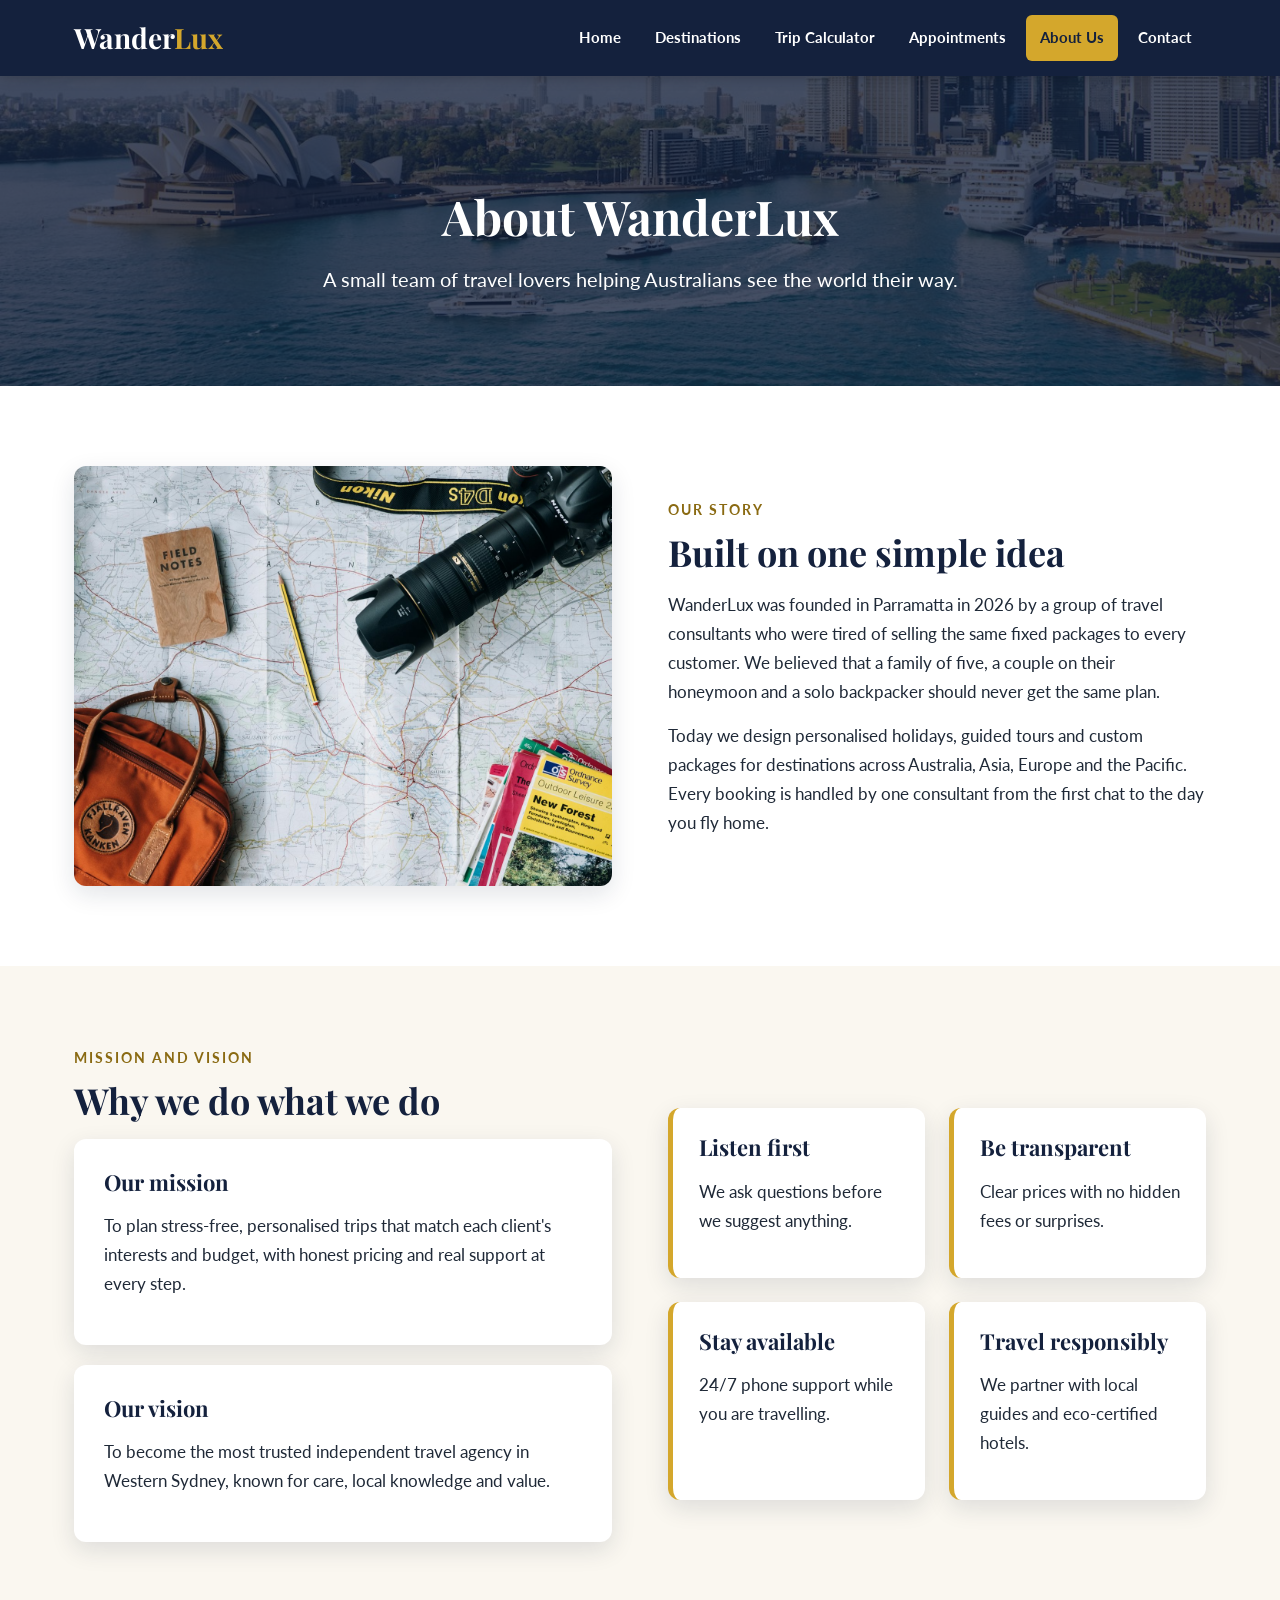
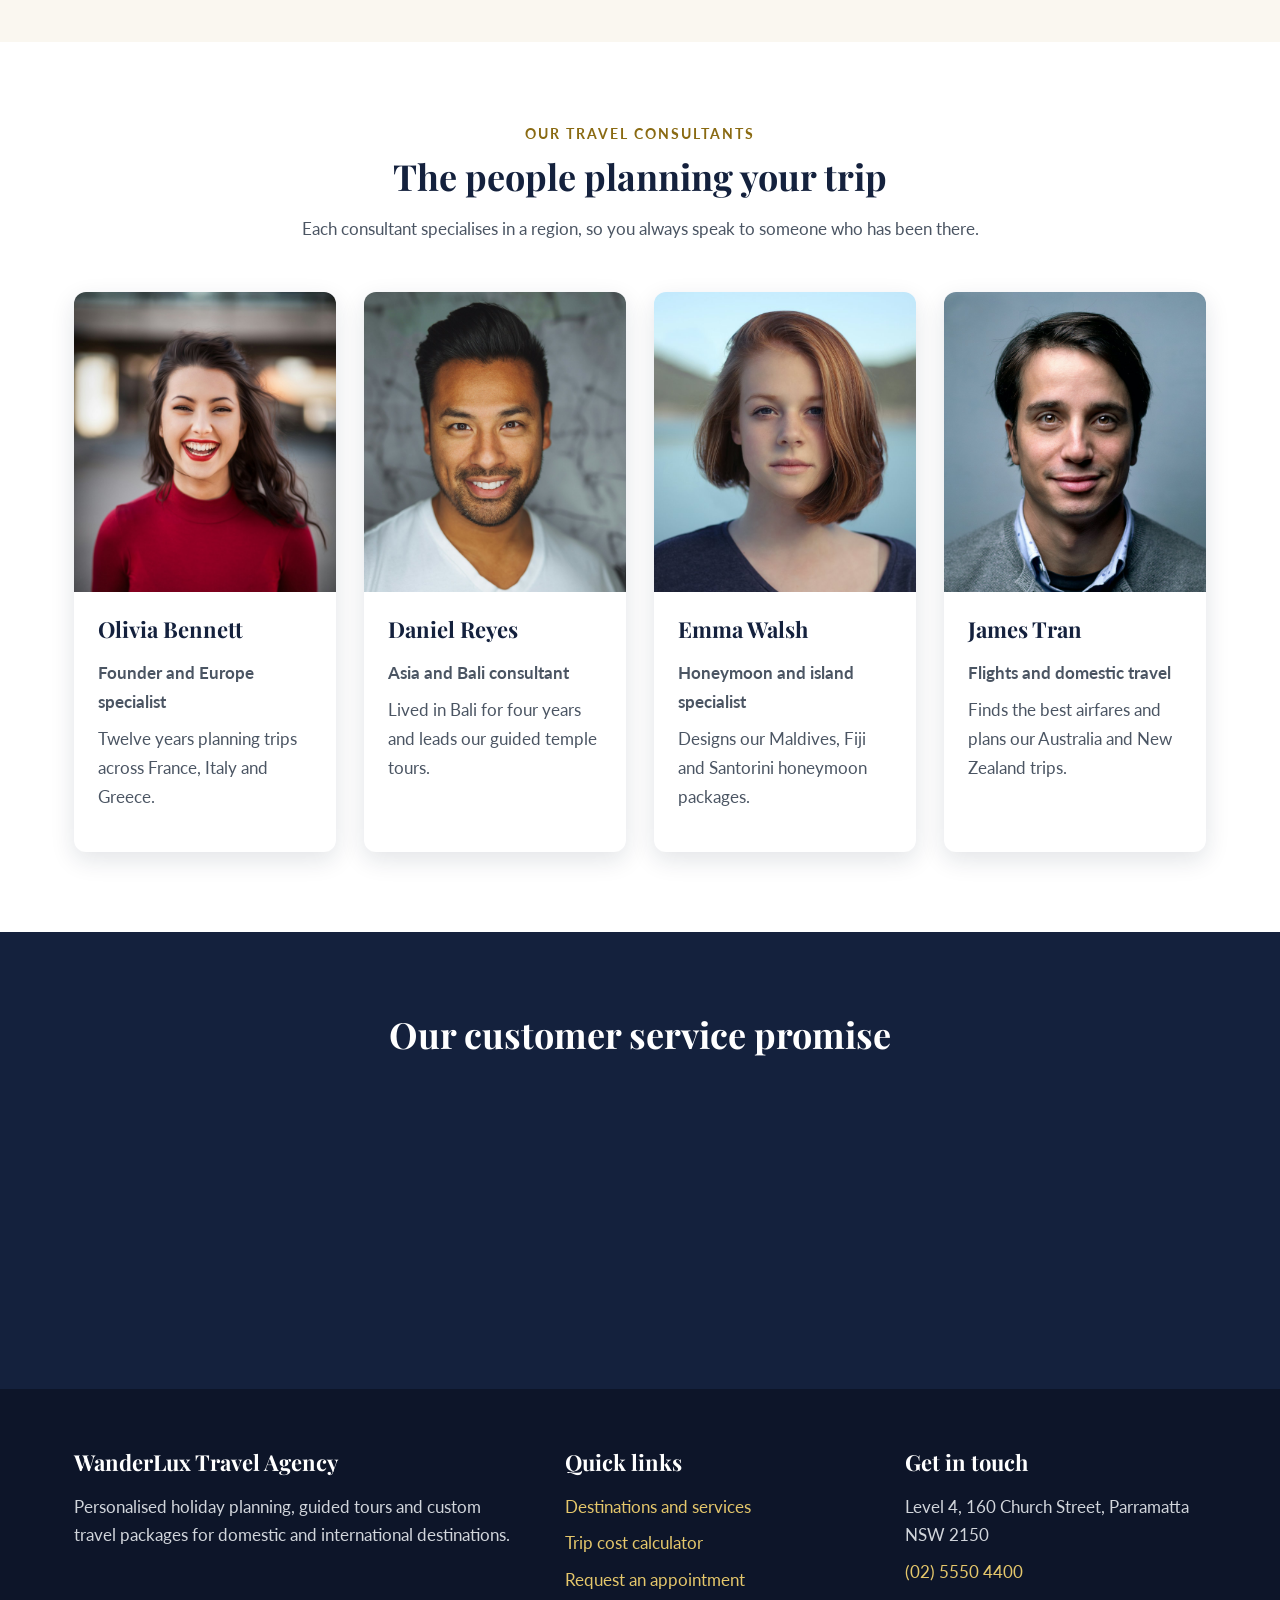
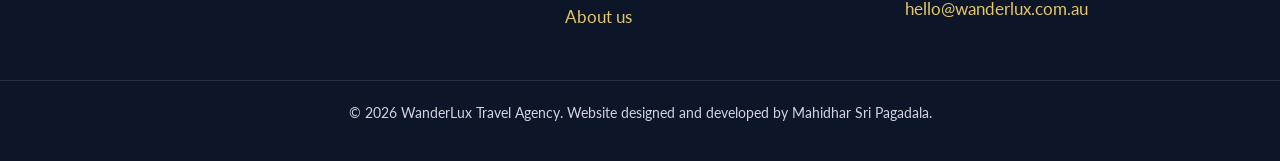
==== about.html @ f011735d "WanderLux Travel Agency website for ICT502 Assessment 2" ====
<!DOCTYPE html>
<html lang="en-AU">
<head>
    <meta charset="UTF-8">
    <meta name="viewport" content="width=device-width, initial-scale=1.0">
    <title>About Us | WanderLux Travel Agency</title>
    <meta name="description" content="Meet the WanderLux travel consultants and learn about our mission to deliver personalised, honest and well-supported travel for every client.">
    <meta name="author" content="Mahidhar Sri Pagadala">
    <meta property="og:title" content="About WanderLux Travel Agency">
    <meta property="og:description" content="Our story, our mission and the consultants who plan your trips.">
    <meta property="og:type" content="website">
    <link rel="preconnect" href="https://fonts.googleapis.com">
    <link rel="preconnect" href="https://fonts.gstatic.com" crossorigin>
    <link href="https://fonts.googleapis.com/css2?family=Lato:wght@400;700&family=Playfair+Display:wght@600;700&display=swap" rel="stylesheet">
    <link rel="stylesheet" href="css/style.css">
</head>
<body>
    <a class="skip-link" href="#main">Skip to main content</a>

    <header class="site-header">
        <div class="container nav-bar">
            <a class="logo" href="index.html">Wander<span>Lux</span></a>
            <button class="menu-toggle" type="button" aria-expanded="false" aria-controls="main-nav" aria-label="Open menu">
                <span></span><span></span><span></span>
            </button>
            <nav class="main-nav" id="main-nav" aria-label="Main navigation">
                <ul>
                    <li><a href="index.html">Home</a></li>
                    <li><a href="destinations.html">Destinations</a></li>
                    <li><a href="calculator.html">Trip Calculator</a></li>
                    <li><a href="appointment.html">Appointments</a></li>
                    <li><a href="about.html" aria-current="page">About Us</a></li>
                    <li><a href="contact.html">Contact</a></li>
                </ul>
            </nav>
        </div>
    </header>

    <main id="main">
        <section class="page-banner banner-about">
            <div class="container">
                <h1>About WanderLux</h1>
                <p>A small team of travel lovers helping Australians see the world their way.</p>
            </div>
        </section>

        <section class="section section-white" aria-labelledby="story-heading">
            <div class="container two-columns">
                <img loading="lazy" class="rounded-image reveal" src="images/travel-planning.jpg" alt="Travel planning table with a paper map, notebook, camera and backpack">
                <div class="reveal reveal-delay-1">
                    <span class="eyebrow">Our story</span>
                    <h2 id="story-heading">Built on one simple idea</h2>
                    <p>WanderLux was founded in Parramatta in 2026 by a group of travel consultants who were tired of selling the same fixed packages to every customer. We believed that a family of five, a couple on their honeymoon and a solo backpacker should never get the same plan.</p>
                    <p>Today we design personalised holidays, guided tours and custom packages for destinations across Australia, Asia, Europe and the Pacific. Every booking is handled by one consultant from the first chat to the day you fly home.</p>
                </div>
            </div>
        </section>

        <section class="section" aria-labelledby="mission-heading">
            <div class="container two-columns">
                <div class="reveal">
                    <span class="eyebrow">Mission and vision</span>
                    <h2 id="mission-heading">Why we do what we do</h2>
                    <div class="mission-box">
                        <h3>Our mission</h3>
                        <p>To plan stress-free, personalised trips that match each client's interests and budget, with honest pricing and real support at every step.</p>
                    </div>
                    <div class="mission-box">
                        <h3>Our vision</h3>
                        <p>To become the most trusted independent travel agency in Western Sydney, known for care, local knowledge and value.</p>
                    </div>
                </div>
                <div class="values-list">
                    <div class="value-item reveal">
                        <h3>Listen first</h3>
                        <p>We ask questions before we suggest anything.</p>
                    </div>
                    <div class="value-item reveal reveal-delay-1">
                        <h3>Be transparent</h3>
                        <p>Clear prices with no hidden fees or surprises.</p>
                    </div>
                    <div class="value-item reveal reveal-delay-2">
                        <h3>Stay available</h3>
                        <p>24/7 phone support while you are travelling.</p>
                    </div>
                    <div class="value-item reveal reveal-delay-3">
                        <h3>Travel responsibly</h3>
                        <p>We partner with local guides and eco-certified hotels.</p>
                    </div>
                </div>
            </div>
        </section>

        <section class="section section-white" aria-labelledby="team-heading">
            <div class="container">
                <div class="section-title reveal">
                    <span class="eyebrow">Our travel consultants</span>
                    <h2 id="team-heading">The people planning your trip</h2>
                    <p>Each consultant specialises in a region, so you always speak to someone who has been there.</p>
                </div>
                <div class="card-grid card-grid-four">
                    <article class="card team-card reveal">
                        <img loading="lazy" src="images/consultant-olivia.jpg" alt="Portrait of Olivia Bennett smiling">
                        <div class="card-body">
                            <h3>Olivia Bennett</h3>
                            <p class="team-role">Founder and Europe specialist</p>
                            <p>Twelve years planning trips across France, Italy and Greece.</p>
                        </div>
                    </article>
                    <article class="card team-card reveal reveal-delay-1">
                        <img loading="lazy" src="images/consultant-daniel.jpg" alt="Portrait of Daniel Reyes smiling">
                        <div class="card-body">
                            <h3>Daniel Reyes</h3>
                            <p class="team-role">Asia and Bali consultant</p>
                            <p>Lived in Bali for four years and leads our guided temple tours.</p>
                        </div>
                    </article>
                    <article class="card team-card reveal reveal-delay-2">
                        <img loading="lazy" src="images/consultant-emma.jpg" alt="Portrait of Emma Walsh by a lake">
                        <div class="card-body">
                            <h3>Emma Walsh</h3>
                            <p class="team-role">Honeymoon and island specialist</p>
                            <p>Designs our Maldives, Fiji and Santorini honeymoon packages.</p>
                        </div>
                    </article>
                    <article class="card team-card reveal reveal-delay-3">
                        <img loading="lazy" src="images/consultant-james.jpg" alt="Portrait of James Tran smiling">
                        <div class="card-body">
                            <h3>James Tran</h3>
                            <p class="team-role">Flights and domestic travel</p>
                            <p>Finds the best airfares and plans our Australia and New Zealand trips.</p>
                        </div>
                    </article>
                </div>
            </div>
        </section>

        <section class="section section-navy" aria-labelledby="service-heading">
            <div class="container">
                <div class="section-title reveal">
                    <h2 id="service-heading">Our customer service promise</h2>
                </div>
                <div class="feature-grid">
                    <div class="feature reveal">
                        <h3>Reply in 24 hours</h3>
                        <p>Every email and appointment request is answered within one business day.</p>
                    </div>
                    <div class="feature reveal reveal-delay-1">
                        <h3>One consultant</h3>
                        <p>You deal with the same person from planning to homecoming.</p>
                    </div>
                    <div class="feature reveal reveal-delay-2">
                        <h3>Price match</h3>
                        <p>Found a lower price for the same booking? We will match it.</p>
                    </div>
                    <div class="feature reveal reveal-delay-3">
                        <h3>Accessible travel</h3>
                        <p>We plan for mobility, dietary and medical needs on request.</p>
                    </div>
                </div>
            </div>
        </section>
    </main>

    <footer class="site-footer">
        <div class="container footer-grid">
            <div>
                <h2>WanderLux Travel Agency</h2>
                <p>Personalised holiday planning, guided tours and custom travel packages for domestic and international destinations.</p>
            </div>
            <div>
                <h2>Quick links</h2>
                <ul>
                    <li><a href="destinations.html">Destinations and services</a></li>
                    <li><a href="calculator.html">Trip cost calculator</a></li>
                    <li><a href="appointment.html">Request an appointment</a></li>
                    <li><a href="about.html">About us</a></li>
                </ul>
            </div>
            <div>
                <h2>Get in touch</h2>
                <ul>
                    <li>Level 4, 160 Church Street, Parramatta NSW 2150</li>
                    <li><a href="tel:+61255504400">(02) 5550 4400</a></li>
                    <li><a href="mailto:hello@wanderlux.com.au">hello@wanderlux.com.au</a></li>
                </ul>
            </div>
        </div>
        <div class="footer-bottom">
            <p>&copy; <span class="current-year">2026</span> WanderLux Travel Agency. Website designed and developed by Mahidhar Sri Pagadala.</p>
        </div>
    </footer>

    <script src="js/main.js"></script>
</body>
</html>
---- css/style.css ----
:root {
    --navy: #14213d;
    --navy-light: #1f3460;
    --gold: #d4a72c;
    --gold-dark: #8a6a12;
    --cream: #faf7f0;
    --white: #ffffff;
    --text: #1f2937;
    --muted: #4b5563;
    --border: #e5e0d3;
    --error: #b42318;
    --success: #1e7b4c;
    --radius: 12px;
    --shadow: 0 8px 24px rgba(20, 33, 61, 0.12);
    --heading-font: "Playfair Display", Georgia, serif;
    --body-font: "Lato", "Segoe UI", Arial, sans-serif;
}

*,
*::before,
*::after {
    box-sizing: border-box;
}

html {
    scroll-behavior: smooth;
}

body {
    margin: 0;
    font-family: var(--body-font);
    font-size: 17px;
    line-height: 1.7;
    color: var(--text);
    background-color: var(--cream);
}

img {
    max-width: 100%;
    display: block;
}

h1,
h2,
h3 {
    font-family: var(--heading-font);
    color: var(--navy);
    line-height: 1.25;
    margin: 0 0 16px;
}

h1 {
    font-size: 48px;
}

h2 {
    font-size: 36px;
}

h3 {
    font-size: 22px;
}

p {
    margin: 0 0 16px;
}

a {
    color: var(--navy-light);
}

a:focus-visible,
button:focus-visible,
input:focus-visible,
select:focus-visible,
textarea:focus-visible {
    outline: 3px solid var(--gold);
    outline-offset: 3px;
}

.container {
    width: 100%;
    max-width: 1180px;
    margin: 0 auto;
    padding: 0 24px;
}

.skip-link {
    position: absolute;
    left: 16px;
    top: -60px;
    background-color: var(--gold);
    color: var(--navy);
    padding: 10px 18px;
    font-weight: bold;
    z-index: 200;
    border-radius: 6px;
}

.skip-link:focus {
    top: 12px;
}

.site-header {
    position: sticky;
    top: 0;
    z-index: 100;
    background-color: var(--navy);
    box-shadow: 0 2px 12px rgba(0, 0, 0, 0.2);
}

.nav-bar {
    display: flex;
    align-items: center;
    justify-content: space-between;
    min-height: 76px;
}

.logo {
    font-family: var(--heading-font);
    font-size: 28px;
    font-weight: 700;
    color: var(--white);
    text-decoration: none;
}

.logo span {
    color: var(--gold);
}

.main-nav ul {
    list-style: none;
    display: flex;
    gap: 6px;
    margin: 0;
    padding: 0;
}

.main-nav a {
    display: block;
    padding: 10px 14px;
    color: var(--white);
    text-decoration: none;
    font-weight: 700;
    font-size: 15px;
    border-radius: 6px;
    transition: background-color 0.3s, color 0.3s;
}

.main-nav a:hover,
.main-nav a[aria-current="page"] {
    background-color: var(--gold);
    color: var(--navy);
}

.menu-toggle {
    display: none;
    background: none;
    border: 2px solid var(--gold);
    border-radius: 6px;
    padding: 8px 10px;
    cursor: pointer;
}

.menu-toggle span {
    display: block;
    width: 24px;
    height: 3px;
    margin: 4px 0;
    background-color: var(--white);
    transition: transform 0.3s, opacity 0.3s;
}

.menu-toggle[aria-expanded="true"] span:nth-child(1) {
    transform: translateY(7px) rotate(45deg);
}

.menu-toggle[aria-expanded="true"] span:nth-child(2) {
    opacity: 0;
}

.menu-toggle[aria-expanded="true"] span:nth-child(3) {
    transform: translateY(-7px) rotate(-45deg);
}

.hero {
    position: relative;
    height: 78vh;
    min-height: 480px;
    overflow: hidden;
    color: var(--white);
}

.slide {
    position: absolute;
    inset: 0;
    opacity: 0;
    transition: opacity 1.2s ease;
}

.slide.is-active {
    opacity: 1;
}

.slide img {
    width: 100%;
    height: 100%;
    object-fit: cover;
    transform: scale(1.08);
    transition: transform 7s ease;
}

.slide.is-active img {
    transform: scale(1);
}

.hero-overlay {
    position: absolute;
    inset: 0;
    background: linear-gradient(90deg, rgba(20, 33, 61, 0.88) 0%, rgba(20, 33, 61, 0.45) 60%, rgba(20, 33, 61, 0.2) 100%);
    display: flex;
    align-items: center;
}

.hero-content {
    max-width: 640px;
}

.hero h1 {
    color: var(--white);
    font-size: 54px;
}

.hero-tag {
    display: inline-block;
    background-color: var(--gold);
    color: var(--navy);
    font-weight: 700;
    padding: 6px 14px;
    border-radius: 30px;
    margin-bottom: 18px;
    font-size: 14px;
    letter-spacing: 1px;
    text-transform: uppercase;
}

.hero-text {
    font-size: 20px;
    margin-bottom: 28px;
}

.slide-caption {
    font-family: var(--heading-font);
    font-size: 22px;
    color: var(--gold);
    margin-bottom: 8px;
}

.slider-controls {
    position: absolute;
    right: 24px;
    bottom: 24px;
    display: flex;
    gap: 10px;
    z-index: 5;
}

.slider-controls button {
    width: 48px;
    height: 48px;
    border-radius: 50%;
    border: 2px solid var(--white);
    background-color: rgba(20, 33, 61, 0.6);
    color: var(--white);
    font-size: 22px;
    cursor: pointer;
    transition: background-color 0.3s, color 0.3s;
}

.slider-controls button:hover {
    background-color: var(--gold);
    color: var(--navy);
}

.btn {
    display: inline-block;
    padding: 14px 28px;
    border-radius: 40px;
    font-weight: 700;
    font-size: 16px;
    text-decoration: none;
    border: 2px solid transparent;
    cursor: pointer;
    transition: background-color 0.3s, color 0.3s, transform 0.3s;
    font-family: var(--body-font);
}

.btn:hover {
    transform: translateY(-2px);
}

.btn-gold {
    background-color: var(--gold);
    color: var(--navy);
}

.btn-gold:hover {
    background-color: #e8c25a;
}

.btn-outline {
    border-color: var(--white);
    color: var(--white);
    margin-left: 10px;
}

.btn-outline:hover {
    background-color: var(--white);
    color: var(--navy);
}

.btn-navy {
    background-color: var(--navy);
    color: var(--white);
}

.btn-navy:hover {
    background-color: var(--navy-light);
}

.btn-light {
    background-color: var(--white);
    color: var(--navy);
    border-color: var(--navy);
}

.section {
    padding: 80px 0;
}

.section-white {
    background-color: var(--white);
}

.section-navy {
    background-color: var(--navy);
    color: var(--white);
}

.section-navy h2,
.section-navy h3 {
    color: var(--white);
}

.section-title {
    text-align: center;
    max-width: 720px;
    margin: 0 auto 48px;
}

.section-title p {
    color: var(--muted);
}

.eyebrow {
    display: block;
    color: var(--gold-dark);
    font-weight: 700;
    text-transform: uppercase;
    letter-spacing: 2px;
    font-size: 14px;
    margin-bottom: 8px;
}

.page-banner {
    position: relative;
    padding: 110px 0 90px;
    background-size: cover;
    background-position: center;
    color: var(--white);
    text-align: center;
}

.page-banner::before {
    content: "";
    position: absolute;
    inset: 0;
    background-color: rgba(20, 33, 61, 0.78);
}

.page-banner .container {
    position: relative;
}

.page-banner h1 {
    color: var(--white);
}

.page-banner p {
    font-size: 20px;
    max-width: 680px;
    margin: 0 auto;
}

.banner-destinations {
    background-image: url("../images/mount-fuji-pagoda.jpg");
}

.banner-calculator {
    background-image: url("../images/plane-wing.jpg");
}

.banner-appointment {
    background-image: url("../images/maldives-villas.jpg");
}

.banner-about {
    background-image: url("../images/sydney-harbour.jpg");
}

.banner-contact {
    background-image: url("../images/santorini-oia.jpg");
}

.two-columns {
    display: grid;
    grid-template-columns: 1fr 1fr;
    gap: 56px;
    align-items: center;
}

.rounded-image {
    border-radius: var(--radius);
    box-shadow: var(--shadow);
    width: 100%;
    height: 420px;
    object-fit: cover;
}

.stats {
    display: grid;
    grid-template-columns: repeat(3, 1fr);
    gap: 16px;
    margin-top: 28px;
}

.stat {
    background-color: var(--cream);
    border-left: 4px solid var(--gold);
    padding: 14px 16px;
    border-radius: 8px;
}

.stat strong {
    display: block;
    font-family: var(--heading-font);
    font-size: 30px;
    color: var(--navy);
}

.card-grid {
    display: grid;
    grid-template-columns: repeat(3, 1fr);
    gap: 28px;
}

.card-grid-four {
    grid-template-columns: repeat(4, 1fr);
}

.card {
    background-color: var(--white);
    border-radius: var(--radius);
    box-shadow: var(--shadow);
    overflow: hidden;
    display: flex;
    flex-direction: column;
    transition: transform 0.35s, box-shadow 0.35s;
}

.card:hover {
    transform: translateY(-6px);
    box-shadow: 0 16px 32px rgba(20, 33, 61, 0.18);
}

.card img {
    width: 100%;
    height: 220px;
    object-fit: cover;
}

.card-body {
    padding: 24px;
    display: flex;
    flex-direction: column;
    flex-grow: 1;
}

.card-body p {
    color: var(--muted);
}

.card-body .btn {
    margin-top: auto;
    align-self: flex-start;
}

.price {
    font-weight: 700;
    color: var(--navy);
    font-size: 18px;
}

.price span {
    font-weight: 400;
    color: var(--muted);
    font-size: 15px;
}

.tag {
    display: inline-block;
    font-size: 13px;
    font-weight: 700;
    color: var(--navy);
    background-color: #f3e7c4;
    padding: 3px 12px;
    border-radius: 20px;
    margin-bottom: 10px;
}

.check-list {
    list-style: none;
    padding: 0;
    margin: 0 0 20px;
}

.check-list li {
    padding-left: 28px;
    position: relative;
    margin-bottom: 6px;
}

.check-list li::before {
    content: "\2713";
    position: absolute;
    left: 0;
    color: var(--gold-dark);
    font-weight: 700;
}

.feature-grid {
    display: grid;
    grid-template-columns: repeat(4, 1fr);
    gap: 24px;
}

.feature {
    text-align: center;
    padding: 28px 20px;
    border: 1px solid rgba(255, 255, 255, 0.2);
    border-radius: var(--radius);
}

.feature-icon {
    font-size: 40px;
    margin-bottom: 10px;
}

.cta-band {
    background: linear-gradient(120deg, var(--gold) 0%, #e8c766 100%);
    padding: 60px 0;
    text-align: center;
}

.cta-band h2 {
    margin-bottom: 10px;
}

.cta-band p {
    font-size: 19px;
    margin-bottom: 24px;
}

.form-layout {
    display: grid;
    grid-template-columns: 1.3fr 1fr;
    gap: 40px;
    align-items: start;
}

.form-card {
    background-color: var(--white);
    padding: 36px;
    border-radius: var(--radius);
    box-shadow: var(--shadow);
}

.form-row {
    display: grid;
    grid-template-columns: 1fr 1fr;
    gap: 20px;
}

.form-group {
    margin-bottom: 20px;
}

.form-group label,
.form-group legend {
    display: block;
    font-weight: 700;
    margin-bottom: 6px;
    color: var(--navy);
}

.form-group input,
.form-group select,
.form-group textarea {
    width: 100%;
    padding: 12px 14px;
    border: 2px solid var(--border);
    border-radius: 8px;
    font-size: 16px;
    font-family: var(--body-font);
    background-color: var(--white);
    color: var(--text);
    transition: border-color 0.3s;
}

.form-group input:focus,
.form-group select:focus,
.form-group textarea:focus {
    border-color: var(--navy-light);
}

.form-group input[aria-invalid="true"],
.form-group select[aria-invalid="true"],
.form-group textarea[aria-invalid="true"] {
    border-color: var(--error);
    background-color: #fff6f5;
}

.form-group textarea {
    min-height: 140px;
    resize: vertical;
}

.hint {
    font-size: 14px;
    color: var(--muted);
    margin: 4px 0 0;
}

.error-message {
    color: var(--error);
    font-size: 15px;
    font-weight: 700;
    margin: 6px 0 0;
    min-height: 1px;
}

fieldset.form-group {
    border: none;
    padding: 0;
    margin: 0 0 20px;
}

.style-options {
    display: grid;
    grid-template-columns: repeat(3, 1fr);
    gap: 12px;
}

.style-option {
    position: relative;
}

.style-option input {
    position: absolute;
    inset: 0;
    width: 100%;
    height: 100%;
    margin: 0;
    opacity: 0;
    cursor: pointer;
}

.style-option label {
    display: block;
    text-align: center;
    padding: 14px 10px;
    border: 2px solid var(--border);
    border-radius: 10px;
    cursor: pointer;
    font-weight: 700;
    color: var(--navy);
    transition: border-color 0.3s, background-color 0.3s;
}

.style-option label small {
    display: block;
    font-weight: 400;
    color: var(--muted);
    font-size: 13px;
}

.style-option input:checked + label {
    border-color: var(--gold);
    background-color: #fdf6e3;
}

.style-option input:focus-visible + label {
    outline: 3px solid var(--gold);
    outline-offset: 3px;
}

.checkbox-group {
    display: flex;
    align-items: center;
    gap: 10px;
    margin-bottom: 24px;
}

.checkbox-group input {
    width: 20px;
    height: 20px;
    accent-color: var(--navy);
}

.button-row {
    display: flex;
    gap: 12px;
    flex-wrap: wrap;
}

.result-card {
    background-color: var(--navy);
    color: var(--white);
    padding: 32px;
    border-radius: var(--radius);
    box-shadow: var(--shadow);
    position: sticky;
    top: 100px;
}

.result-card h2 {
    color: var(--white);
    font-size: 28px;
}

.result-total {
    font-family: var(--heading-font);
    font-size: 46px;
    color: var(--gold);
    margin: 10px 0;
}

.result-summary {
    font-size: 18px;
    font-weight: 700;
}

.breakdown {
    list-style: none;
    padding: 0;
    margin: 20px 0 0;
    border-top: 1px solid rgba(255, 255, 255, 0.25);
}

.breakdown li {
    display: flex;
    justify-content: space-between;
    padding: 10px 0;
    border-bottom: 1px solid rgba(255, 255, 255, 0.15);
}

.result-note {
    color: #d1d5db;
    font-size: 14px;
    margin: 18px 0 0;
}

.result-card.is-updated {
    animation: pop 0.5s ease;
}

@keyframes pop {
    0% {
        transform: scale(0.96);
    }

    60% {
        transform: scale(1.02);
    }

    100% {
        transform: scale(1);
    }
}

.table-wrapper {
    overflow-x: auto;
}

.rates-table {
    width: 100%;
    border-collapse: collapse;
    background-color: var(--white);
    border-radius: var(--radius);
    overflow: hidden;
    box-shadow: var(--shadow);
}

.rates-table caption {
    text-align: left;
    font-weight: 700;
    padding-bottom: 10px;
    color: var(--muted);
}

.rates-table th,
.rates-table td {
    padding: 14px 16px;
    text-align: left;
    border-bottom: 1px solid var(--border);
}

.rates-table th {
    background-color: var(--navy);
    color: var(--white);
}

.rates-table tbody tr:nth-child(even) {
    background-color: var(--cream);
}

.form-status {
    margin-top: 18px;
    padding: 14px 18px;
    border-radius: 8px;
    font-weight: 700;
    display: none;
}

.form-status.is-success {
    display: block;
    background-color: #e7f6ee;
    color: var(--success);
    border-left: 4px solid var(--success);
}

.form-status.is-error {
    display: block;
    background-color: #fdecea;
    color: var(--error);
    border-left: 4px solid var(--error);
}

.info-panel {
    background-color: var(--navy);
    color: var(--white);
    padding: 32px;
    border-radius: var(--radius);
}

.info-panel h2,
.info-panel h3 {
    color: var(--white);
}

.info-panel ul {
    padding-left: 20px;
}

.info-panel a {
    color: var(--gold);
}

.contact-cards {
    display: grid;
    grid-template-columns: repeat(4, 1fr);
    gap: 24px;
    margin-bottom: 48px;
}

.contact-card {
    background-color: var(--white);
    border-radius: var(--radius);
    padding: 28px 22px;
    text-align: center;
    box-shadow: var(--shadow);
    border-top: 4px solid var(--gold);
}

address {
    font-style: normal;
}

.contact-card p {
    margin: 0;
    color: var(--muted);
}

.map-frame {
    width: 100%;
    height: 100%;
    min-height: 460px;
    border: 0;
    border-radius: var(--radius);
    box-shadow: var(--shadow);
    background-color: var(--border);
}

.team-card img {
    height: 300px;
    object-position: top;
}

.team-role {
    color: var(--gold-dark);
    font-weight: 700;
    margin-bottom: 8px;
}

.values-list {
    display: grid;
    grid-template-columns: repeat(2, 1fr);
    gap: 24px;
}

.value-item {
    background-color: var(--white);
    padding: 26px;
    border-radius: var(--radius);
    box-shadow: var(--shadow);
    border-left: 5px solid var(--gold);
}

.mission-box {
    background-color: var(--white);
    box-shadow: var(--shadow);
    border-radius: var(--radius);
    padding: 30px;
    margin-bottom: 20px;
}

.site-footer {
    background-color: #0d1529;
    color: #d1d5db;
    padding-top: 60px;
}

.footer-grid {
    display: grid;
    grid-template-columns: 1.5fr 1fr 1fr;
    gap: 40px;
}

.site-footer h2 {
    color: var(--white);
    font-size: 22px;
}

.site-footer ul {
    list-style: none;
    padding: 0;
    margin: 0;
}

.site-footer li {
    margin-bottom: 8px;
}

.site-footer a {
    color: #e5c76b;
    text-decoration: none;
}

.site-footer a:hover {
    text-decoration: underline;
}

.footer-bottom {
    border-top: 1px solid rgba(255, 255, 255, 0.12);
    margin-top: 40px;
    padding: 20px 0;
    text-align: center;
    font-size: 14px;
}

.js .reveal {
    opacity: 0;
    transform: translateY(40px);
    transition: opacity 0.8s ease, transform 0.8s ease;
}

.js .reveal.is-visible {
    opacity: 1;
    transform: translateY(0);
}

.js .reveal-delay-1 {
    transition-delay: 0.15s;
}

.js .reveal-delay-2 {
    transition-delay: 0.3s;
}

.js .reveal-delay-3 {
    transition-delay: 0.45s;
}

@media (max-width: 1024px) {
    .card-grid-four,
    .feature-grid,
    .contact-cards {
        grid-template-columns: repeat(2, 1fr);
    }
}

@media (max-width: 900px) {
    h1,
    .hero h1 {
        font-size: 38px;
    }

    h2 {
        font-size: 30px;
    }

    .menu-toggle {
        display: block;
    }

    .main-nav {
        position: absolute;
        top: 76px;
        left: 0;
        right: 0;
        background-color: var(--navy);
        max-height: 0;
        overflow: hidden;
        transition: max-height 0.4s ease;
    }

    .main-nav.is-open {
        max-height: 480px;
    }

    .main-nav ul {
        flex-direction: column;
        padding: 10px 24px 20px;
    }

    .two-columns,
    .form-layout {
        grid-template-columns: 1fr;
    }

    .card-grid {
        grid-template-columns: repeat(2, 1fr);
    }

    .footer-grid {
        grid-template-columns: 1fr 1fr;
    }

    .result-card {
        position: static;
    }

    .rounded-image {
        height: 320px;
    }
}

@media (max-width: 600px) {
    body {
        font-size: 16px;
    }

    h1,
    .hero h1 {
        font-size: 32px;
    }

    h2 {
        font-size: 26px;
    }

    .container {
        padding: 0 16px;
    }

    .section {
        padding: 56px 0;
    }

    .hero {
        height: 86vh;
    }

    .hero-text {
        font-size: 17px;
    }

    .btn-outline {
        margin-left: 0;
        margin-top: 10px;
    }

    .card-grid,
    .card-grid-four,
    .feature-grid,
    .contact-cards,
    .values-list,
    .footer-grid,
    .stats,
    .form-row {
        grid-template-columns: 1fr;
    }

    .style-options {
        grid-template-columns: 1fr;
    }

    .rates-table th,
    .rates-table td {
        padding: 10px;
        font-size: 14px;
    }

    .form-card,
    .result-card {
        padding: 24px;
    }

    .slider-controls {
        right: 16px;
        bottom: 16px;
    }
}

@media (prefers-reduced-motion: reduce) {
    html {
        scroll-behavior: auto;
    }

    *,
    *::before,
    *::after {
        transition-duration: 0.01ms !important;
        animation-duration: 0.01ms !important;
    }

    .js .reveal {
        opacity: 1;
        transform: none;
    }
}
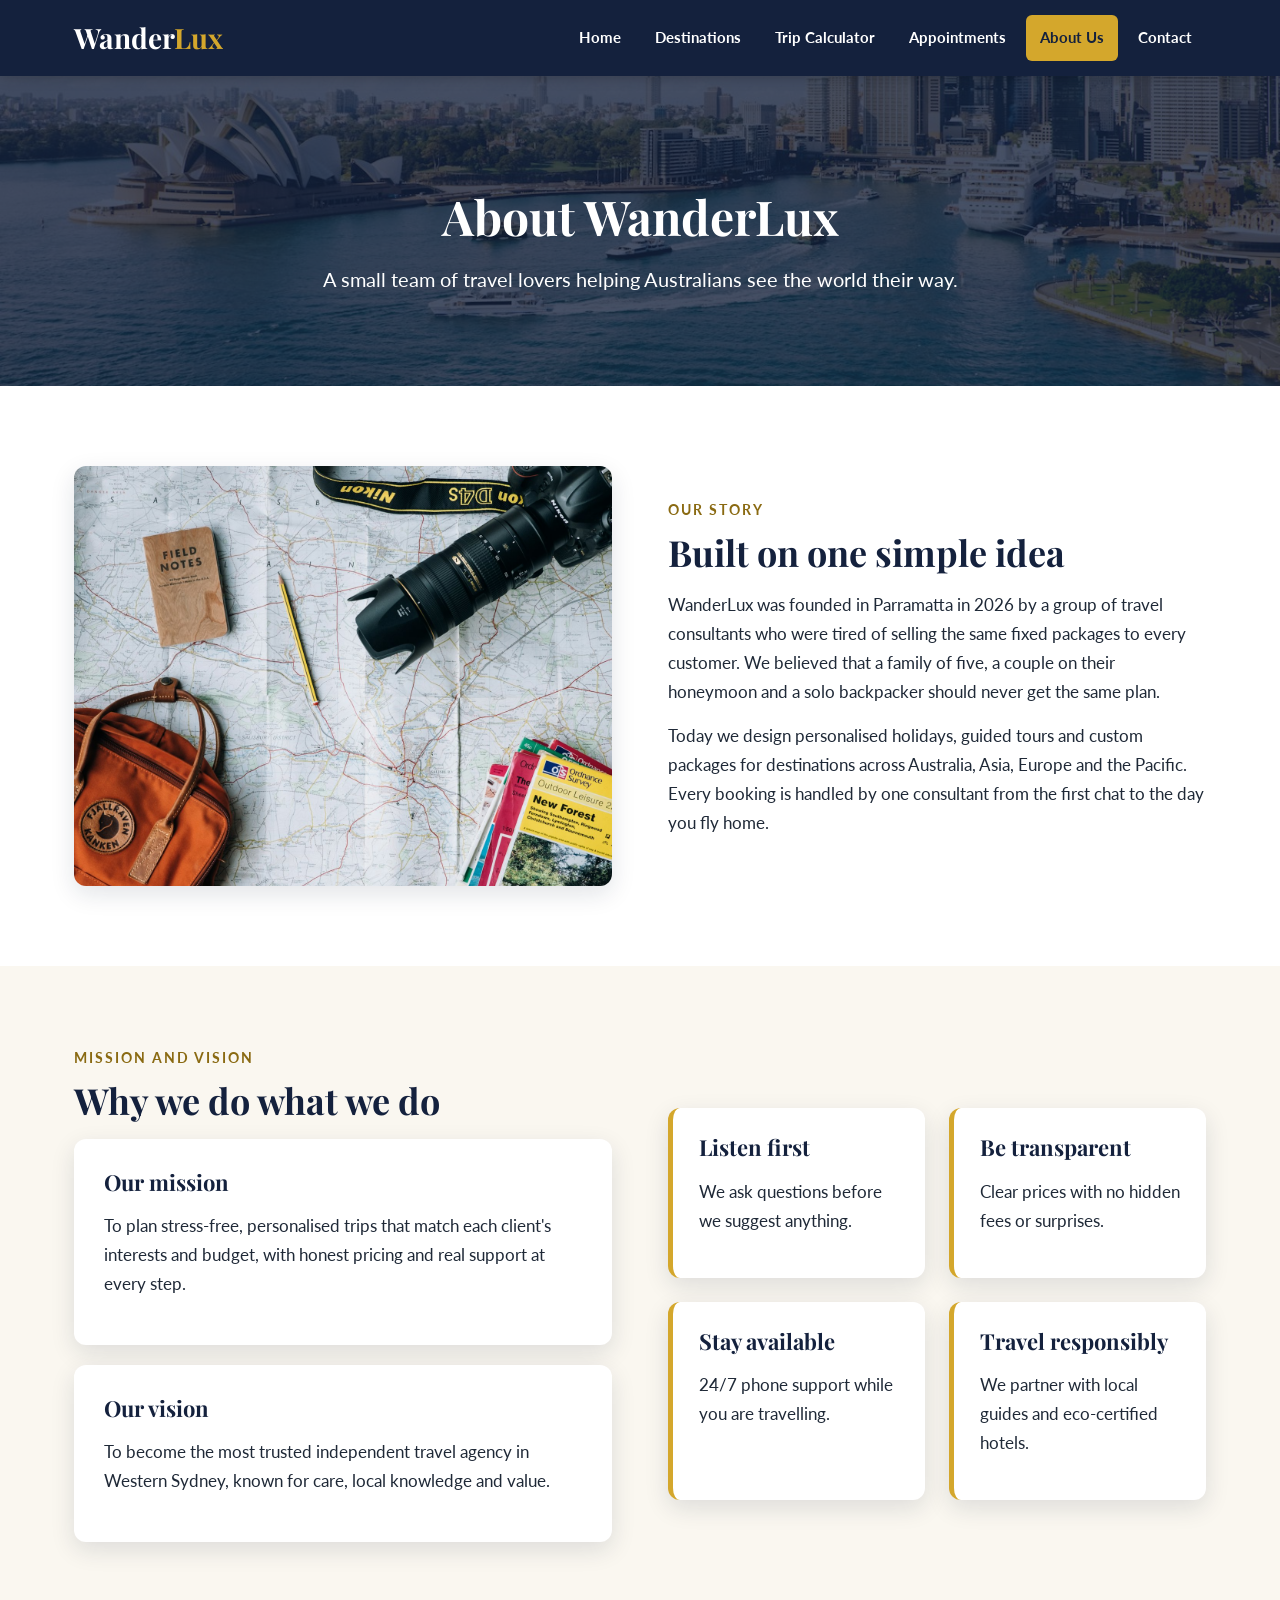
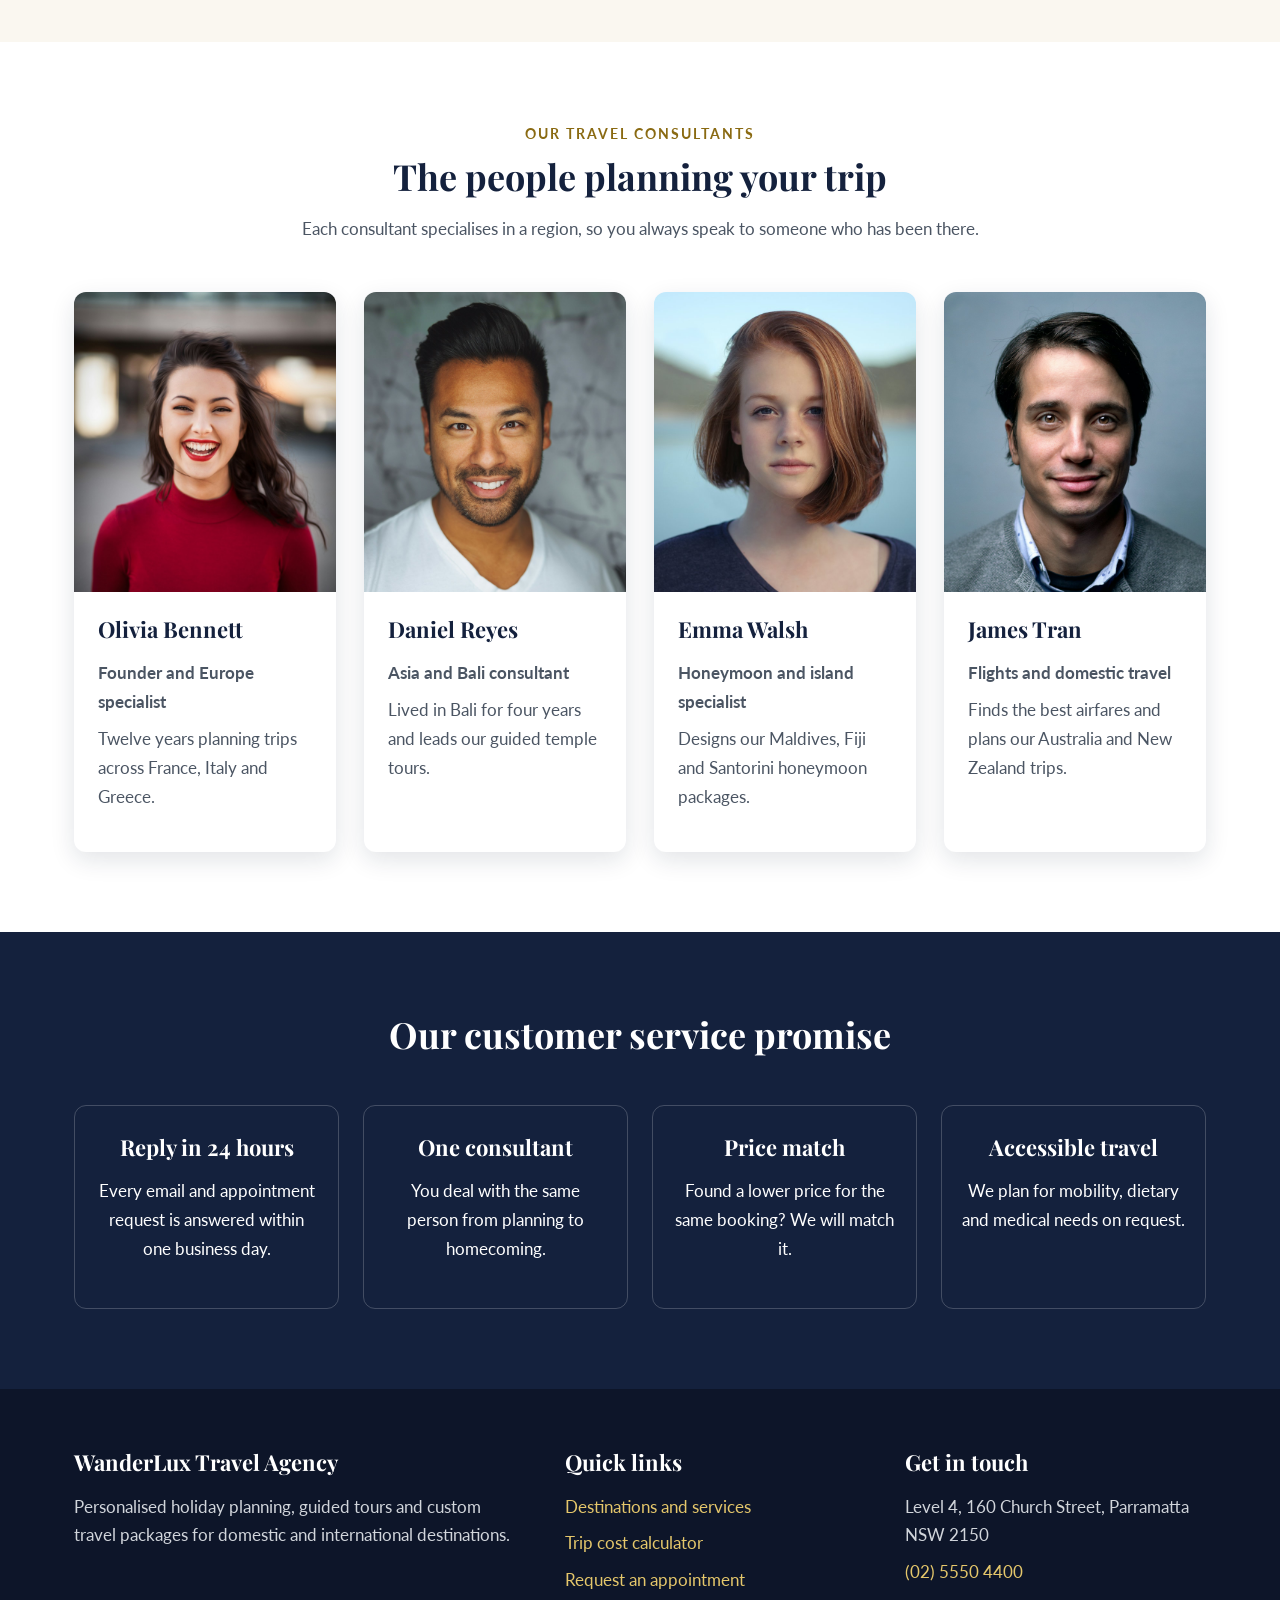
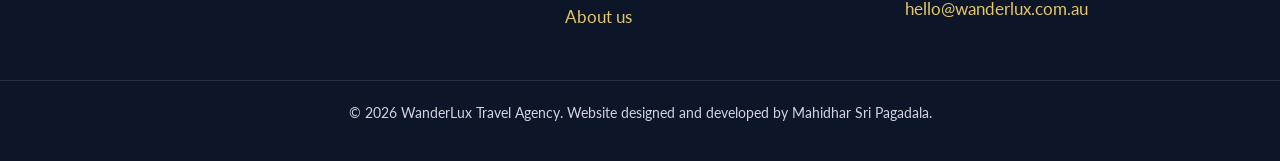
==== commit 2bd3275d: "Add favicon" ====
--- a/about.html
+++ b/about.html
@@ -12,6 +12,7 @@
     <link rel="preconnect" href="https://fonts.googleapis.com">
     <link rel="preconnect" href="https://fonts.gstatic.com" crossorigin>
     <link href="https://fonts.googleapis.com/css2?family=Lato:wght@400;700&family=Playfair+Display:wght@600;700&display=swap" rel="stylesheet">
+    <link rel="icon" href="images/favicon.svg" type="image/svg+xml">
     <link rel="stylesheet" href="css/style.css">
 </head>
 <body>
